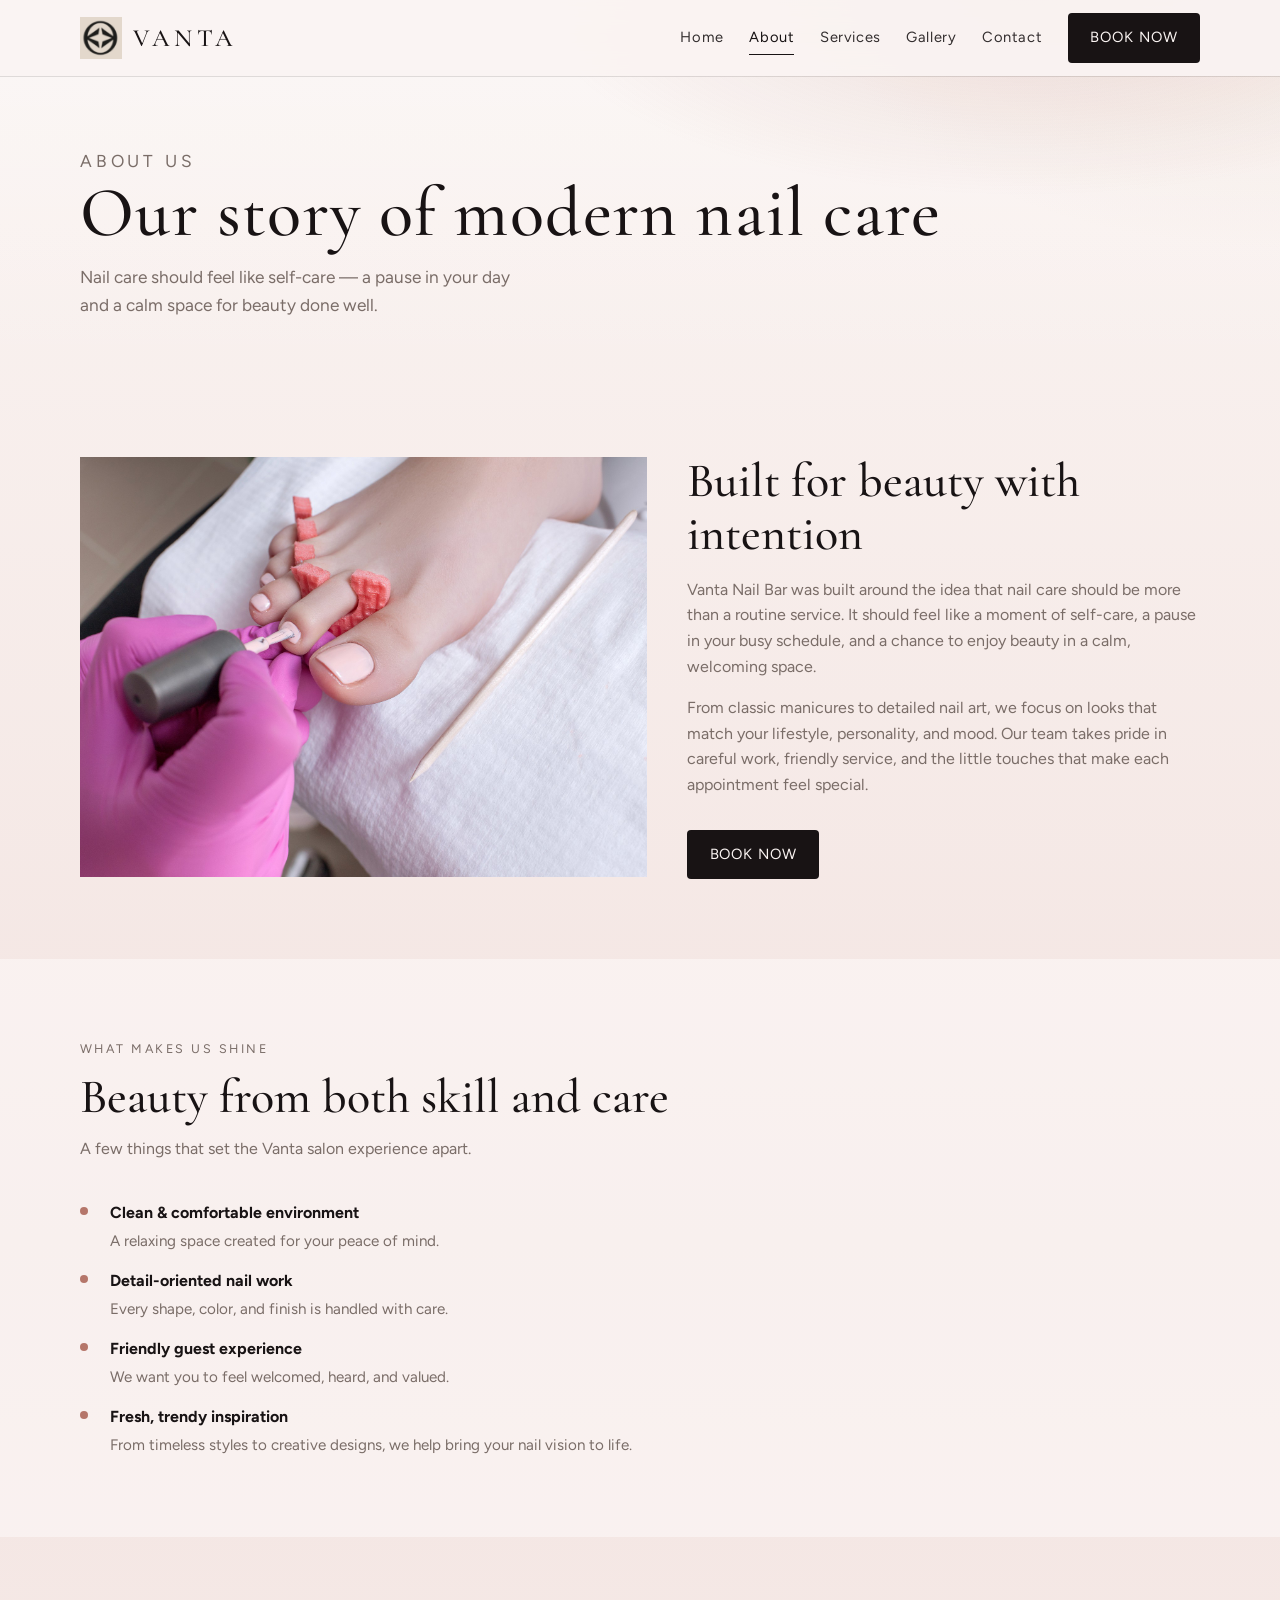
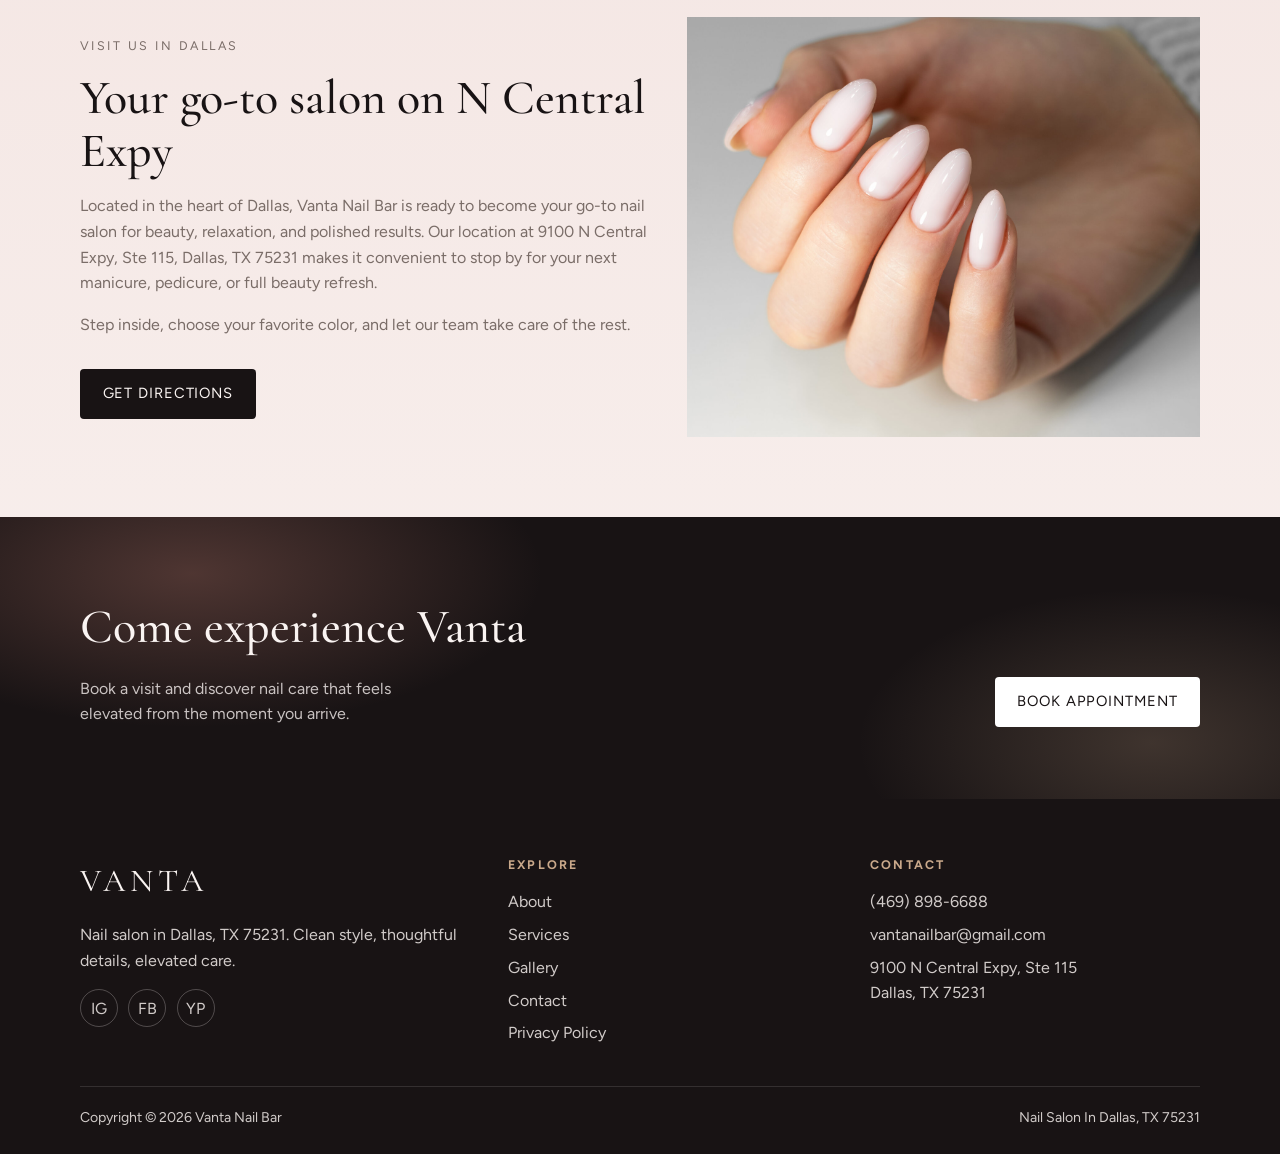
==== vanta-nail-bar/about.html @ d55e59ae "Redesign Vanta Nail Bar as a clean static multi-page site Replace the cluttered WordPress layout wit" ====
<!DOCTYPE html>
<html lang="en">
<head>
  <meta charset="UTF-8" />
  <meta name="viewport" content="width=device-width, initial-scale=1" />
  <title>About Us | Vanta Nail Bar Dallas</title>
  <meta name="description" content="Learn the story behind Vanta Nail Bar — a modern Dallas nail salon focused on clean style, careful work, and a calm guest experience." />
  <link rel="canonical" href="https://vantanailbar.com/about-us" />
  <link rel="icon" href="assets/img/cropped-VANTA_NAILBAR_favicon-192x192.png" />
  <link rel="preconnect" href="https://fonts.googleapis.com" />
  <link rel="preconnect" href="https://fonts.gstatic.com" crossorigin />
  <link href="https://fonts.googleapis.com/css2?family=Cormorant+Garamond:ital,wght@0,400;0,500;0,600;1,400&family=Figtree:wght@400;500;600;700&display=swap" rel="stylesheet" />
  <link rel="stylesheet" href="assets/css/styles.css" />
</head>
<body class="has-mobile-book">
  <header class="site-header is-solid">
    <div class="container header-inner">
      <a class="brand" href="index.html" aria-label="Vanta Nail Bar home">
        <img src="assets/img/cropped-VANTA_NAILBAR_favicon-192x192.png" alt="" width="42" height="42" />
        <span class="logo-text">Vanta</span>
      </a>
      <button class="menu-toggle" type="button" aria-label="Open menu" aria-expanded="false">
        <span></span><span></span><span></span>
      </button>
      <nav class="nav" aria-label="Primary">
        <a class="nav-link" href="index.html">Home</a>
        <a class="nav-link is-active" href="about.html">About</a>
        <a class="nav-link" href="services.html">Services</a>
        <a class="nav-link" href="gallery.html">Gallery</a>
        <a class="nav-link" href="contact.html">Contact</a>
        <a class="btn btn-book" href="https://lk.macmarketing.us/VantaNailBar-Booking" target="_blank" rel="noopener">Book Now</a>
      </nav>
    </div>
  </header>

  <main>
    <section class="page-hero">
      <div class="container">
        <p class="page-kicker">About us</p>
        <h1>Our story of modern nail care</h1>
        <p>Nail care should feel like self-care — a pause in your day and a calm space for beauty done well.</p>
      </div>
    </section>

    <section class="section">
      <div class="container split">
        <div class="split-media reveal">
          <img src="assets/img/1384.jpg" alt="Polished nail work at Vanta Nail Bar" width="1200" height="800" loading="lazy" />
        </div>
        <div class="split-copy reveal">
          <h2>Built for beauty with intention</h2>
          <p>Vanta Nail Bar was built around the idea that nail care should be more than a routine service. It should feel like a moment of self-care, a pause in your busy schedule, and a chance to enjoy beauty in a calm, welcoming space.</p>
          <p>From classic manicures to detailed nail art, we focus on looks that match your lifestyle, personality, and mood. Our team takes pride in careful work, friendly service, and the little touches that make each appointment feel special.</p>
          <a class="btn btn-primary mt-1" href="https://lk.macmarketing.us/VantaNailBar-Booking" target="_blank" rel="noopener">Book Now</a>
        </div>
      </div>
    </section>

    <section class="section section-alt">
      <div class="container">
        <div class="section-head reveal">
          <p class="kicker">What makes us shine</p>
          <h2>Beauty from both skill and care</h2>
          <p>A few things that set the Vanta salon experience apart.</p>
        </div>
        <ul class="feature-list reveal">
          <li>
            <div>
              <strong>Clean &amp; comfortable environment</strong>
              <span>A relaxing space created for your peace of mind.</span>
            </div>
          </li>
          <li>
            <div>
              <strong>Detail-oriented nail work</strong>
              <span>Every shape, color, and finish is handled with care.</span>
            </div>
          </li>
          <li>
            <div>
              <strong>Friendly guest experience</strong>
              <span>We want you to feel welcomed, heard, and valued.</span>
            </div>
          </li>
          <li>
            <div>
              <strong>Fresh, trendy inspiration</strong>
              <span>From timeless styles to creative designs, we help bring your nail vision to life.</span>
            </div>
          </li>
        </ul>
      </div>
    </section>

    <section class="section">
      <div class="container split">
        <div class="split-copy reveal">
          <p class="kicker">Visit us in Dallas</p>
          <h2>Your go-to salon on N Central Expy</h2>
          <p>Located in the heart of Dallas, Vanta Nail Bar is ready to become your go-to nail salon for beauty, relaxation, and polished results. Our location at 9100 N Central Expy, Ste 115, Dallas, TX 75231 makes it convenient to stop by for your next manicure, pedicure, or full beauty refresh.</p>
          <p>Step inside, choose your favorite color, and let our team take care of the rest.</p>
          <a class="btn btn-primary mt-1" href="contact.html">Get directions</a>
        </div>
        <div class="split-media reveal">
          <img src="assets/img/image_8-2048x1365.jpeg" alt="Salon atmosphere" width="1200" height="800" loading="lazy" />
        </div>
      </div>
    </section>

    <section class="cta-band">
      <div class="container">
        <div>
          <h2>Come experience Vanta</h2>
          <p>Book a visit and discover nail care that feels elevated from the moment you arrive.</p>
        </div>
        <a class="btn btn-light" href="https://lk.macmarketing.us/VantaNailBar-Booking" target="_blank" rel="noopener">Book Appointment</a>
      </div>
    </section>
  </main>

  <footer class="site-footer">
    <div class="container">
      <div class="footer-grid">
        <div>
          <p class="footer-brand">Vanta</p>
          <p>Nail salon in Dallas, TX 75231. Clean style, thoughtful details, elevated care.</p>
          <div class="socials">
            <a href="https://www.instagram.com/vantanailbar" target="_blank" rel="noopener noreferrer" aria-label="Instagram">IG</a>
            <a href="https://www.facebook.com/profile.php?id=61589233480053" target="_blank" rel="noopener noreferrer" aria-label="Facebook">FB</a>
            <a href="https://www.yelp.com/biz/vanta-nail-bar-dallas" target="_blank" rel="noopener noreferrer" aria-label="Yelp">YP</a>
          </div>
        </div>
        <div>
          <h3>Explore</h3>
          <ul class="footer-links">
            <li><a href="about.html">About</a></li>
            <li><a href="services.html">Services</a></li>
            <li><a href="gallery.html">Gallery</a></li>
            <li><a href="contact.html">Contact</a></li>
            <li><a href="privacy.html">Privacy Policy</a></li>
          </ul>
        </div>
        <div>
          <h3>Contact</h3>
          <ul class="footer-links">
            <li><a href="tel:+14698986688">(469) 898-6688</a></li>
            <li><a href="mailto:vantanailbar@gmail.com">vantanailbar@gmail.com</a></li>
            <li><a href="https://maps.app.goo.gl/68ca6kn9Uj5E1oPu8" target="_blank" rel="noopener">9100 N Central Expy, Ste 115<br />Dallas, TX 75231</a></li>
          </ul>
        </div>
      </div>
      <div class="footer-bottom">
        <span>Copyright © <span data-year>2026</span> Vanta Nail Bar</span>
        <span>Nail Salon In Dallas, TX 75231</span>
      </div>
    </div>
  </footer>

  <a class="mobile-book btn btn-primary" href="https://lk.macmarketing.us/VantaNailBar-Booking" target="_blank" rel="noopener">Book Now</a>
  <script src="assets/js/main.js"></script>
</body>
</html>
---- vanta-nail-bar/assets/css/styles.css ----
/* Vanta Nail Bar — redesign */
:root {
  --ink: #181314;
  --ink-soft: #2c2426;
  --blush: #f3e4e1;
  --pearl: #faf4f2;
  --mist: #ebe0dc;
  --rose: #b5766a;
  --rose-deep: #8f5348;
  --champagne: #c9a88a;
  --stone: #7a6d68;
  --line: rgba(24, 19, 20, 0.12);
  --white: #ffffff;
  --shadow: 0 24px 60px rgba(24, 19, 20, 0.12);
  --radius: 4px;
  --font-display: "Cormorant Garamond", Georgia, serif;
  --font-body: "Figtree", "Segoe UI", sans-serif;
  --max: 1120px;
  --header-h: 76px;
  --ease: cubic-bezier(0.22, 1, 0.36, 1);
}

*,
*::before,
*::after {
  box-sizing: border-box;
}

html {
  scroll-behavior: smooth;
}

body {
  margin: 0;
  font-family: var(--font-body);
  color: var(--ink);
  background:
    radial-gradient(1200px 600px at 10% -10%, rgba(181, 118, 106, 0.18), transparent 55%),
    radial-gradient(900px 500px at 100% 0%, rgba(201, 168, 138, 0.16), transparent 50%),
    linear-gradient(180deg, var(--pearl) 0%, var(--blush) 45%, var(--pearl) 100%);
  line-height: 1.6;
  min-height: 100vh;
  -webkit-font-smoothing: antialiased;
}

img {
  max-width: 100%;
  display: block;
}

a {
  color: inherit;
  text-decoration: none;
}

button,
input,
textarea,
select {
  font: inherit;
}

.container {
  width: min(100% - 2.5rem, var(--max));
  margin-inline: auto;
}

.sr-only {
  position: absolute;
  width: 1px;
  height: 1px;
  padding: 0;
  margin: -1px;
  overflow: hidden;
  clip: rect(0, 0, 0, 0);
  border: 0;
}

/* Header */
.site-header {
  position: fixed;
  inset: 0 0 auto;
  z-index: 100;
  height: var(--header-h);
  transition: background 0.35s var(--ease), box-shadow 0.35s var(--ease), backdrop-filter 0.35s var(--ease);
}

.site-header.is-scrolled,
.site-header.is-solid {
  background: rgba(250, 244, 242, 0.92);
  backdrop-filter: blur(14px);
  box-shadow: 0 1px 0 var(--line);
}

.site-header.is-hero:not(.is-scrolled) .logo-text,
.site-header.is-hero:not(.is-scrolled) .nav-link,
.site-header.is-hero:not(.is-scrolled) .menu-toggle {
  color: var(--white);
}

.site-header.is-hero:not(.is-scrolled) .btn-book {
  background: var(--white);
  color: var(--ink);
}

.header-inner {
  height: 100%;
  display: flex;
  align-items: center;
  justify-content: space-between;
  gap: 1rem;
}

.brand {
  display: inline-flex;
  align-items: center;
  gap: 0.7rem;
  z-index: 2;
}

.brand img {
  width: 42px;
  height: 42px;
  object-fit: contain;
}

.logo-text {
  font-family: var(--font-display);
  font-size: 1.55rem;
  letter-spacing: 0.18em;
  text-transform: uppercase;
  font-weight: 500;
  line-height: 1;
}

.nav {
  display: flex;
  align-items: center;
  gap: 1.6rem;
}

.nav-link {
  font-size: 0.92rem;
  letter-spacing: 0.04em;
  position: relative;
  opacity: 0.88;
  transition: opacity 0.2s ease;
}

.nav-link:hover,
.nav-link.is-active {
  opacity: 1;
}

.nav-link::after {
  content: "";
  position: absolute;
  left: 0;
  bottom: -0.35rem;
  width: 100%;
  height: 1px;
  background: currentColor;
  transform: scaleX(0);
  transform-origin: left;
  transition: transform 0.3s var(--ease);
}

.nav-link:hover::after,
.nav-link.is-active::after {
  transform: scaleX(1);
}

.btn {
  display: inline-flex;
  align-items: center;
  justify-content: center;
  gap: 0.5rem;
  min-height: 46px;
  padding: 0.75rem 1.35rem;
  border: 1px solid transparent;
  border-radius: var(--radius);
  font-size: 0.92rem;
  letter-spacing: 0.06em;
  text-transform: uppercase;
  cursor: pointer;
  transition: transform 0.25s var(--ease), background 0.25s ease, color 0.25s ease, border-color 0.25s ease;
}

.btn:hover {
  transform: translateY(-1px);
}

.btn-book,
.btn-primary {
  background: var(--ink);
  color: var(--pearl);
}

.btn-book:hover,
.btn-primary:hover {
  background: var(--ink-soft);
}

.btn-ghost {
  background: transparent;
  border-color: currentColor;
  color: inherit;
}

.btn-light {
  background: var(--white);
  color: var(--ink);
}

.menu-toggle {
  display: none;
  width: 44px;
  height: 44px;
  border: 0;
  background: transparent;
  color: var(--ink);
  cursor: pointer;
  padding: 0;
}

.menu-toggle span {
  display: block;
  width: 22px;
  height: 1.5px;
  margin: 5px auto;
  background: currentColor;
  transition: transform 0.3s var(--ease), opacity 0.2s ease;
}

.menu-toggle[aria-expanded="true"] span:nth-child(1) {
  transform: translateY(6.5px) rotate(45deg);
}

.menu-toggle[aria-expanded="true"] span:nth-child(2) {
  opacity: 0;
}

.menu-toggle[aria-expanded="true"] span:nth-child(3) {
  transform: translateY(-6.5px) rotate(-45deg);
}

/* Hero */
.hero {
  position: relative;
  min-height: 100vh;
  min-height: 100svh;
  display: grid;
  align-items: end;
  color: var(--white);
  overflow: hidden;
}

.hero-media {
  position: absolute;
  inset: 0;
}

.hero-media img {
  width: 100%;
  height: 100%;
  object-fit: cover;
  transform: scale(1.04);
  animation: hero-zoom 18s var(--ease) infinite alternate;
}

.hero-media::after {
  content: "";
  position: absolute;
  inset: 0;
  background:
    linear-gradient(180deg, rgba(24, 19, 20, 0.35) 0%, rgba(24, 19, 20, 0.2) 40%, rgba(24, 19, 20, 0.72) 100%),
    linear-gradient(90deg, rgba(24, 19, 20, 0.45), transparent 55%);
}

.hero-content {
  position: relative;
  z-index: 1;
  padding: calc(var(--header-h) + 4rem) 0 4.5rem;
  max-width: 42rem;
}

.brand-mark {
  font-family: var(--font-display);
  font-size: clamp(3.8rem, 11vw, 7.5rem);
  line-height: 0.9;
  letter-spacing: 0.14em;
  text-transform: uppercase;
  font-weight: 500;
  margin: 0 0 1.1rem;
  opacity: 0;
  animation: rise 1s var(--ease) 0.15s forwards;
}

.hero h1 {
  margin: 0 0 1rem;
  font-family: var(--font-display);
  font-size: clamp(1.8rem, 4vw, 2.75rem);
  font-weight: 500;
  letter-spacing: 0.02em;
  line-height: 1.15;
  max-width: 16ch;
  opacity: 0;
  animation: rise 1s var(--ease) 0.3s forwards;
}

.hero-lead {
  margin: 0 0 1.8rem;
  max-width: 34ch;
  font-size: 1.05rem;
  color: rgba(255, 255, 255, 0.9);
  opacity: 0;
  animation: rise 1s var(--ease) 0.45s forwards;
}

.hero-actions {
  display: flex;
  flex-wrap: wrap;
  gap: 0.8rem;
  opacity: 0;
  animation: rise 1s var(--ease) 0.6s forwards;
}

.hero-status {
  margin-top: 1.5rem;
  display: inline-flex;
  align-items: center;
  gap: 0.55rem;
  font-size: 0.9rem;
  letter-spacing: 0.04em;
  opacity: 0;
  animation: rise 1s var(--ease) 0.75s forwards;
}

.status-dot {
  width: 8px;
  height: 8px;
  border-radius: 50%;
  background: #7dcea0;
  box-shadow: 0 0 0 0 rgba(125, 206, 160, 0.6);
  animation: pulse 2s ease infinite;
}

.status-dot.is-closed {
  background: #e07a7a;
  box-shadow: none;
  animation: none;
}

@keyframes pulse {
  0% { box-shadow: 0 0 0 0 rgba(125, 206, 160, 0.55); }
  70% { box-shadow: 0 0 0 10px rgba(125, 206, 160, 0); }
  100% { box-shadow: 0 0 0 0 rgba(125, 206, 160, 0); }
}

@keyframes rise {
  from { opacity: 0; transform: translateY(22px); }
  to { opacity: 1; transform: translateY(0); }
}

@keyframes hero-zoom {
  from { transform: scale(1.04); }
  to { transform: scale(1.1); }
}

/* Page hero (inner) */
.page-hero {
  padding: calc(var(--header-h) + 4.5rem) 0 3.5rem;
  position: relative;
  overflow: hidden;
}

.page-hero::before {
  content: "";
  position: absolute;
  inset: 0;
  background:
    radial-gradient(700px 280px at 80% 0%, rgba(181, 118, 106, 0.2), transparent 70%),
    linear-gradient(180deg, rgba(255, 255, 255, 0.35), transparent);
  pointer-events: none;
}

.page-hero .container {
  position: relative;
}

.page-kicker {
  margin: 0 0 0.75rem;
  font-size: 0.8rem;
  letter-spacing: 0.22em;
  text-transform: uppercase;
  color: var(--rose-deep);
}

.page-hero h1 {
  margin: 0 0 0.9rem;
  font-family: var(--font-display);
  font-size: clamp(2.6rem, 6vw, 4.4rem);
  font-weight: 500;
  line-height: 1.05;
  letter-spacing: 0.02em;
}

.page-hero p {
  margin: 0;
  max-width: 42ch;
  color: var(--stone);
  font-size: 1.08rem;
}

/* Sections */
.section {
  padding: 5rem 0;
}

.section-alt {
  background: rgba(255, 255, 255, 0.42);
}

.section-head {
  display: grid;
  gap: 0.75rem;
  margin-bottom: 2.4rem;
  max-width: 40rem;
}

.section-head h2 {
  margin: 0;
  font-family: var(--font-display);
  font-size: clamp(2rem, 4vw, 3rem);
  font-weight: 500;
  line-height: 1.1;
}

.section-head p {
  margin: 0;
  color: var(--stone);
}

.kicker {
  margin: 0;
  font-size: 0.78rem;
  letter-spacing: 0.2em;
  text-transform: uppercase;
  color: var(--rose-deep);
}

/* Visit strip */
.visit-grid {
  display: grid;
  grid-template-columns: 1.1fr 0.9fr;
  gap: 1.5rem;
}

.visit-panel {
  padding: 1.8rem 1.6rem;
  background: rgba(255, 255, 255, 0.55);
  border: 1px solid var(--line);
}

.visit-panel h3 {
  margin: 0 0 1rem;
  font-family: var(--font-display);
  font-size: 1.8rem;
  font-weight: 500;
}

.meta-list {
  list-style: none;
  margin: 0;
  padding: 0;
  display: grid;
  gap: 0.85rem;
}

.meta-list li {
  display: grid;
  gap: 0.15rem;
}

.meta-list strong {
  font-size: 0.78rem;
  letter-spacing: 0.14em;
  text-transform: uppercase;
  color: var(--rose-deep);
  font-weight: 600;
}

.meta-list a:hover {
  color: var(--rose-deep);
}

.hours-table {
  display: grid;
  gap: 0.45rem;
  margin: 0;
}

.hours-table div {
  display: flex;
  justify-content: space-between;
  gap: 1rem;
  padding-bottom: 0.45rem;
  border-bottom: 1px solid var(--line);
  font-size: 0.95rem;
}

/* Service preview */
.service-tabs {
  display: flex;
  flex-wrap: wrap;
  gap: 0.5rem;
  margin-bottom: 1.5rem;
}

.tab-btn {
  border: 1px solid var(--line);
  background: transparent;
  color: var(--ink);
  min-height: 40px;
  padding: 0.45rem 1rem;
  border-radius: 999px;
  cursor: pointer;
  letter-spacing: 0.04em;
  transition: background 0.2s ease, color 0.2s ease, border-color 0.2s ease;
}

.tab-btn.is-active,
.tab-btn:hover {
  background: var(--ink);
  border-color: var(--ink);
  color: var(--pearl);
}

.service-grid {
  display: grid;
  grid-template-columns: repeat(2, 1fr);
  gap: 1rem;
}

.service-item {
  padding: 1.35rem 1.25rem 1.25rem;
  border-top: 1px solid var(--line);
  background: transparent;
}

.service-item[hidden] {
  display: none !important;
}

.service-item h3 {
  margin: 0 0 0.45rem;
  font-family: var(--font-display);
  font-size: 1.55rem;
  font-weight: 500;
}

.service-item p {
  margin: 0;
  color: var(--stone);
  font-size: 0.98rem;
}

.service-tag {
  display: inline-block;
  margin-bottom: 0.55rem;
  font-size: 0.72rem;
  letter-spacing: 0.16em;
  text-transform: uppercase;
  color: var(--rose-deep);
}

.menu-block + .menu-block {
  margin-top: 2.75rem;
}

.menu-block h3 {
  margin: 0 0 1rem;
  font-family: var(--font-display);
  font-size: 2rem;
  font-weight: 500;
}

.menu-list {
  display: grid;
  gap: 0;
  border-top: 1px solid var(--line);
}

.menu-row {
  display: grid;
  grid-template-columns: 1fr auto;
  gap: 1rem;
  padding: 1rem 0;
  border-bottom: 1px solid var(--line);
  align-items: start;
}

.menu-row h4 {
  margin: 0 0 0.25rem;
  font-size: 1.05rem;
  font-weight: 600;
}

.menu-row p {
  margin: 0;
  color: var(--stone);
  font-size: 0.95rem;
}

.menu-cat {
  margin: 0;
  font-size: 0.72rem;
  letter-spacing: 0.14em;
  text-transform: uppercase;
  color: var(--rose-deep);
}

.details {
  border-bottom: 1px solid var(--line);
}

.details summary {
  list-style: none;
  cursor: pointer;
  display: flex;
  justify-content: space-between;
  gap: 1rem;
  padding: 1.1rem 0;
  font-weight: 600;
}

.details summary::-webkit-details-marker {
  display: none;
}

.details summary::after {
  content: "+";
  font-weight: 400;
  font-size: 1.25rem;
  line-height: 1;
  color: var(--rose-deep);
}

.details[open] summary::after {
  content: "–";
}

.details-body {
  padding: 0 0 1.1rem;
  color: var(--stone);
}

/* Experience */
.split {
  display: grid;
  grid-template-columns: 1.05fr 0.95fr;
  gap: 2.5rem;
  align-items: center;
}

.split-media {
  position: relative;
  min-height: 420px;
  overflow: hidden;
}

.split-media img {
  width: 100%;
  height: 100%;
  object-fit: cover;
  min-height: 420px;
}

.split-copy h2 {
  margin: 0 0 1rem;
  font-family: var(--font-display);
  font-size: clamp(2rem, 4vw, 3rem);
  font-weight: 500;
  line-height: 1.1;
}

.split-copy p {
  margin: 0 0 1rem;
  color: var(--stone);
}

.feature-list {
  list-style: none;
  margin: 1.5rem 0 0;
  padding: 0;
  display: grid;
  gap: 0.9rem;
}

.feature-list li {
  display: grid;
  grid-template-columns: 18px 1fr;
  gap: 0.75rem;
  align-items: start;
}

.feature-list li::before {
  content: "";
  width: 8px;
  height: 8px;
  margin-top: 0.45rem;
  border-radius: 50%;
  background: var(--rose);
}

.feature-list strong {
  display: block;
  margin-bottom: 0.15rem;
}

.feature-list span {
  color: var(--stone);
  font-size: 0.95rem;
}

/* Gallery */
.gallery-grid {
  display: grid;
  grid-template-columns: repeat(4, 1fr);
  gap: 0.65rem;
}

.gallery-item {
  position: relative;
  overflow: hidden;
  aspect-ratio: 1;
  cursor: zoom-in;
  border: 0;
  padding: 0;
  background: var(--mist);
}

.gallery-item img {
  width: 100%;
  height: 100%;
  object-fit: cover;
  transition: transform 0.7s var(--ease);
}

.gallery-item:hover img {
  transform: scale(1.06);
}

.gallery-item:nth-child(3),
.gallery-item:nth-child(8) {
  grid-row: span 2;
  aspect-ratio: auto;
  min-height: 100%;
}

.lightbox {
  position: fixed;
  inset: 0;
  z-index: 200;
  background: rgba(24, 19, 20, 0.92);
  display: grid;
  place-items: center;
  padding: 1.5rem;
  opacity: 0;
  visibility: hidden;
  transition: opacity 0.25s ease, visibility 0.25s ease;
}

.lightbox.is-open {
  opacity: 1;
  visibility: visible;
}

.lightbox img {
  max-width: min(92vw, 980px);
  max-height: 82vh;
  object-fit: contain;
}

.lightbox-close,
.lightbox-nav {
  position: absolute;
  border: 0;
  background: rgba(255, 255, 255, 0.1);
  color: white;
  width: 44px;
  height: 44px;
  border-radius: 50%;
  cursor: pointer;
}

.lightbox-close {
  top: 1.2rem;
  right: 1.2rem;
}

.lightbox-nav.prev { left: 1rem; }
.lightbox-nav.next { right: 1rem; }

/* CTA band */
.cta-band {
  position: relative;
  overflow: hidden;
  color: var(--pearl);
  background: var(--ink);
  padding: 4.5rem 0;
}

.cta-band::before {
  content: "";
  position: absolute;
  inset: 0;
  background:
    radial-gradient(500px 220px at 15% 20%, rgba(181, 118, 106, 0.35), transparent 70%),
    radial-gradient(420px 220px at 90% 80%, rgba(201, 168, 138, 0.22), transparent 70%);
}

.cta-band .container {
  position: relative;
  display: flex;
  flex-wrap: wrap;
  justify-content: space-between;
  gap: 1.5rem;
  align-items: end;
}

.cta-band h2 {
  margin: 0 0 0.6rem;
  font-family: var(--font-display);
  font-size: clamp(2rem, 4vw, 3rem);
  font-weight: 500;
}

.cta-band p {
  margin: 0;
  max-width: 36ch;
  color: rgba(250, 244, 242, 0.78);
}

/* Contact */
.contact-layout {
  display: grid;
  grid-template-columns: 0.9fr 1.1fr;
  gap: 2rem;
}

.contact-form {
  display: grid;
  gap: 0.9rem;
  padding: 1.5rem;
  background: rgba(255, 255, 255, 0.6);
  border: 1px solid var(--line);
}

.form-row {
  display: grid;
  gap: 0.35rem;
}

.form-row label {
  font-size: 0.8rem;
  letter-spacing: 0.08em;
  text-transform: uppercase;
  color: var(--stone);
}

.form-row input,
.form-row select,
.form-row textarea {
  width: 100%;
  border: 1px solid var(--line);
  background: var(--white);
  color: var(--ink);
  padding: 0.8rem 0.9rem;
  border-radius: var(--radius);
}

.form-row textarea {
  min-height: 140px;
  resize: vertical;
}

.form-check {
  display: grid;
  grid-template-columns: 18px 1fr;
  gap: 0.65rem;
  align-items: start;
  font-size: 0.88rem;
  color: var(--stone);
}

.map-embed {
  border: 1px solid var(--line);
  min-height: 320px;
  background: var(--mist);
}

.map-embed iframe {
  width: 100%;
  height: 100%;
  min-height: 320px;
  border: 0;
}

.form-note {
  margin: 0;
  font-size: 0.9rem;
  color: var(--stone);
}

.form-note.is-success {
  color: #2f6b4f;
}

/* FAQ */
.faq-list {
  display: grid;
  gap: 0;
  border-top: 1px solid var(--line);
}

/* Footer */
.site-footer {
  padding: 3.5rem 0 1.5rem;
  background: var(--ink);
  color: rgba(250, 244, 242, 0.82);
}

.footer-grid {
  display: grid;
  grid-template-columns: 1.2fr 1fr 1fr;
  gap: 2rem;
  margin-bottom: 2.5rem;
}

.footer-brand {
  font-family: var(--font-display);
  font-size: 2rem;
  letter-spacing: 0.16em;
  text-transform: uppercase;
  color: var(--pearl);
  margin: 0 0 0.75rem;
}

.site-footer h3 {
  margin: 0 0 0.9rem;
  font-size: 0.78rem;
  letter-spacing: 0.18em;
  text-transform: uppercase;
  color: var(--champagne);
}

.footer-links {
  list-style: none;
  margin: 0;
  padding: 0;
  display: grid;
  gap: 0.45rem;
}

.footer-links a:hover {
  color: var(--pearl);
}

.socials {
  display: flex;
  gap: 0.65rem;
  margin-top: 1rem;
}

.socials a {
  width: 38px;
  height: 38px;
  border: 1px solid rgba(250, 244, 242, 0.25);
  display: grid;
  place-items: center;
  border-radius: 50%;
  transition: background 0.2s ease, border-color 0.2s ease;
}

.socials a:hover {
  background: rgba(250, 244, 242, 0.1);
  border-color: rgba(250, 244, 242, 0.5);
}

.footer-bottom {
  display: flex;
  flex-wrap: wrap;
  justify-content: space-between;
  gap: 0.75rem;
  padding-top: 1.25rem;
  border-top: 1px solid rgba(250, 244, 242, 0.12);
  font-size: 0.88rem;
}

/* Mobile book bar */
.mobile-book {
  display: none;
  position: fixed;
  left: 1rem;
  right: 1rem;
  bottom: 1rem;
  z-index: 90;
  justify-content: center;
  box-shadow: var(--shadow);
}

/* Reveal */
.reveal {
  opacity: 0;
  transform: translateY(28px);
  transition: opacity 0.8s var(--ease), transform 0.8s var(--ease);
}

.reveal.is-in {
  opacity: 1;
  transform: translateY(0);
}

/* Utilities */
.mt-1 { margin-top: 1rem; }
.mt-2 { margin-top: 1.5rem; }
.text-center { text-align: center; }

@media (max-width: 960px) {
  .visit-grid,
  .split,
  .contact-layout,
  .footer-grid {
    grid-template-columns: 1fr;
  }

  .gallery-grid {
    grid-template-columns: repeat(2, 1fr);
  }

  .gallery-item:nth-child(3),
  .gallery-item:nth-child(8) {
    grid-row: auto;
    aspect-ratio: 1;
  }

  .service-grid {
    grid-template-columns: 1fr;
  }
}

@media (max-width: 820px) {
  .menu-toggle {
    display: inline-block;
  }

  .nav {
    position: fixed;
    inset: 0 0 0 auto;
    width: min(84vw, 340px);
    background: var(--pearl);
    flex-direction: column;
    align-items: flex-start;
    padding: calc(var(--header-h) + 1.5rem) 1.5rem 2rem;
    gap: 1.1rem;
    transform: translateX(105%);
    transition: transform 0.35s var(--ease);
    box-shadow: var(--shadow);
  }

  .nav.is-open {
    transform: translateX(0);
  }

  .site-header.is-hero:not(.is-scrolled) .nav-link {
    color: var(--ink);
  }

  .nav .btn-book {
    width: 100%;
    margin-top: 0.5rem;
  }

  .mobile-book {
    display: flex;
  }

  .mobile-book .btn {
    width: 100%;
  }

  body.has-mobile-book {
    padding-bottom: 5.5rem;
  }

  .header-inner .btn-book {
    display: none;
  }
}

@media (max-width: 560px) {
  .container {
    width: min(100% - 1.5rem, var(--max));
  }

  .hero-content {
    padding-bottom: 3.5rem;
  }

  .section {
    padding: 3.5rem 0;
  }

  .menu-row {
    grid-template-columns: 1fr;
  }
}
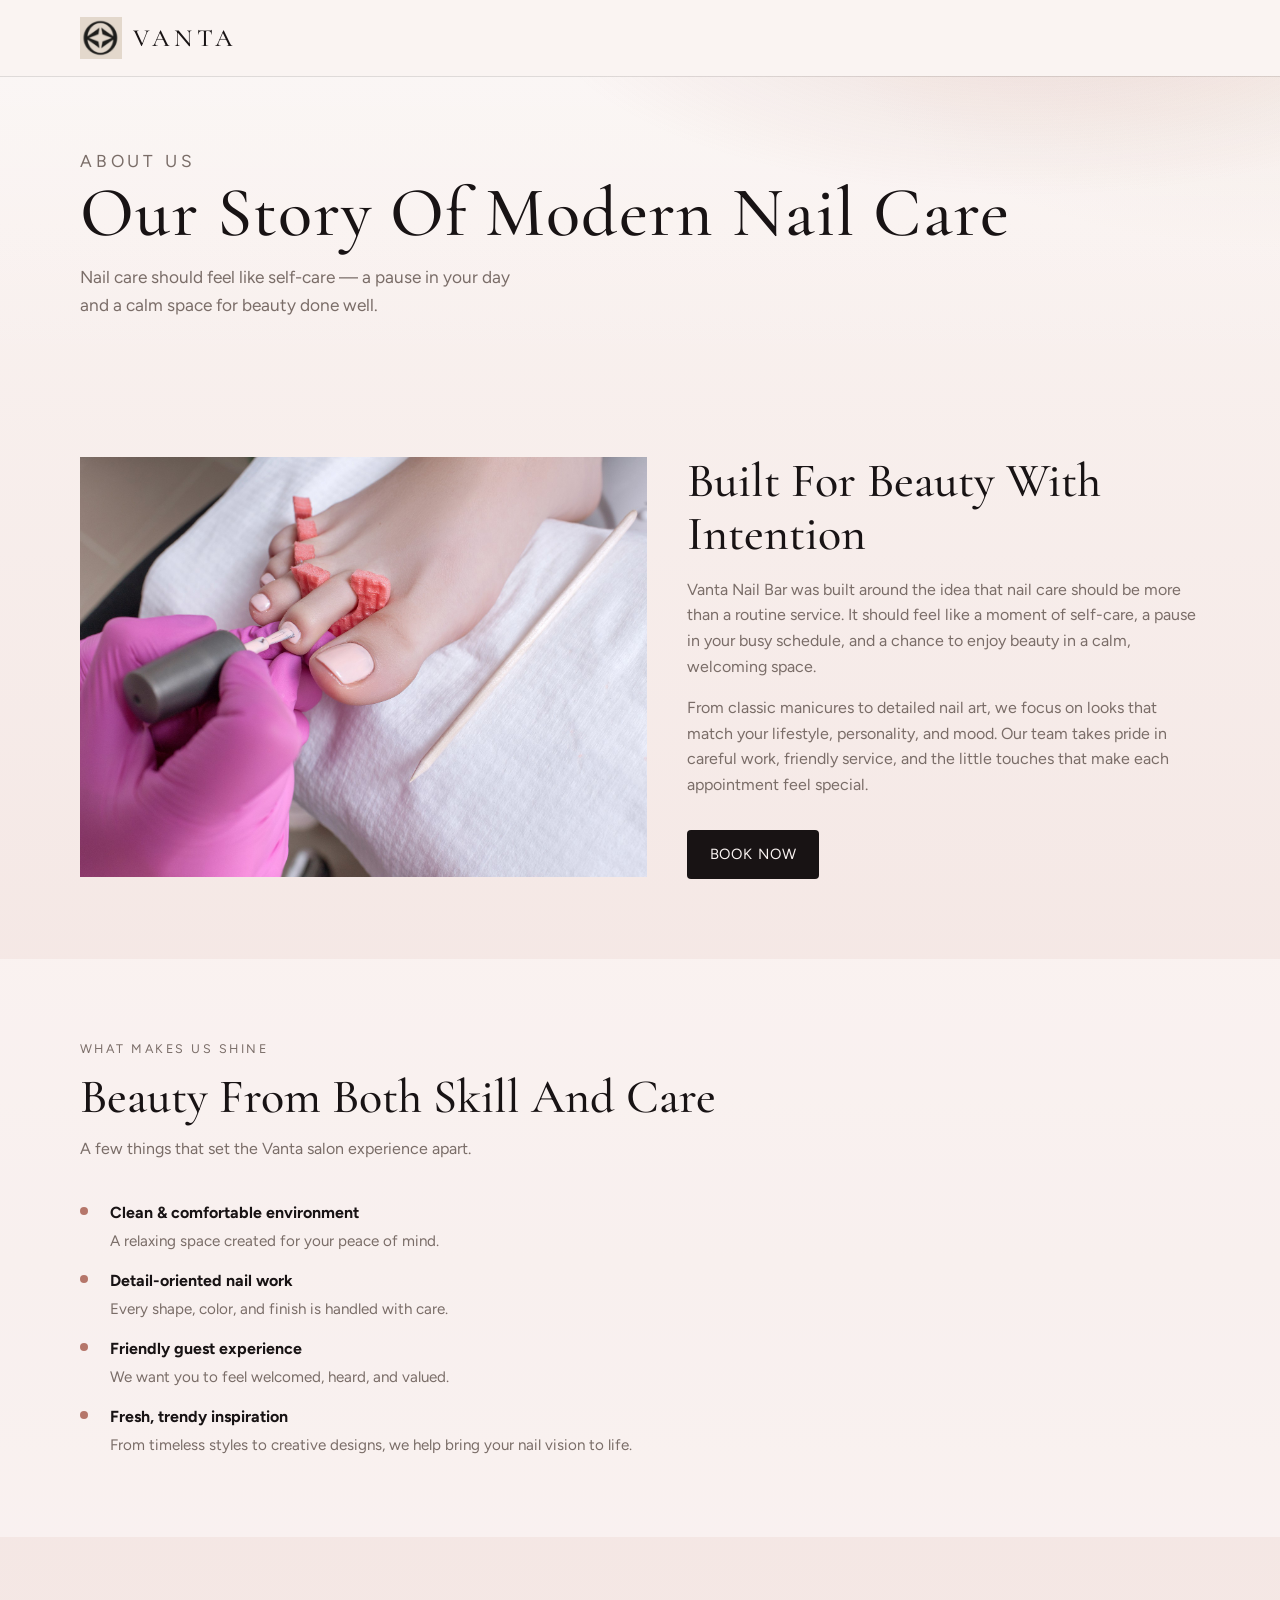
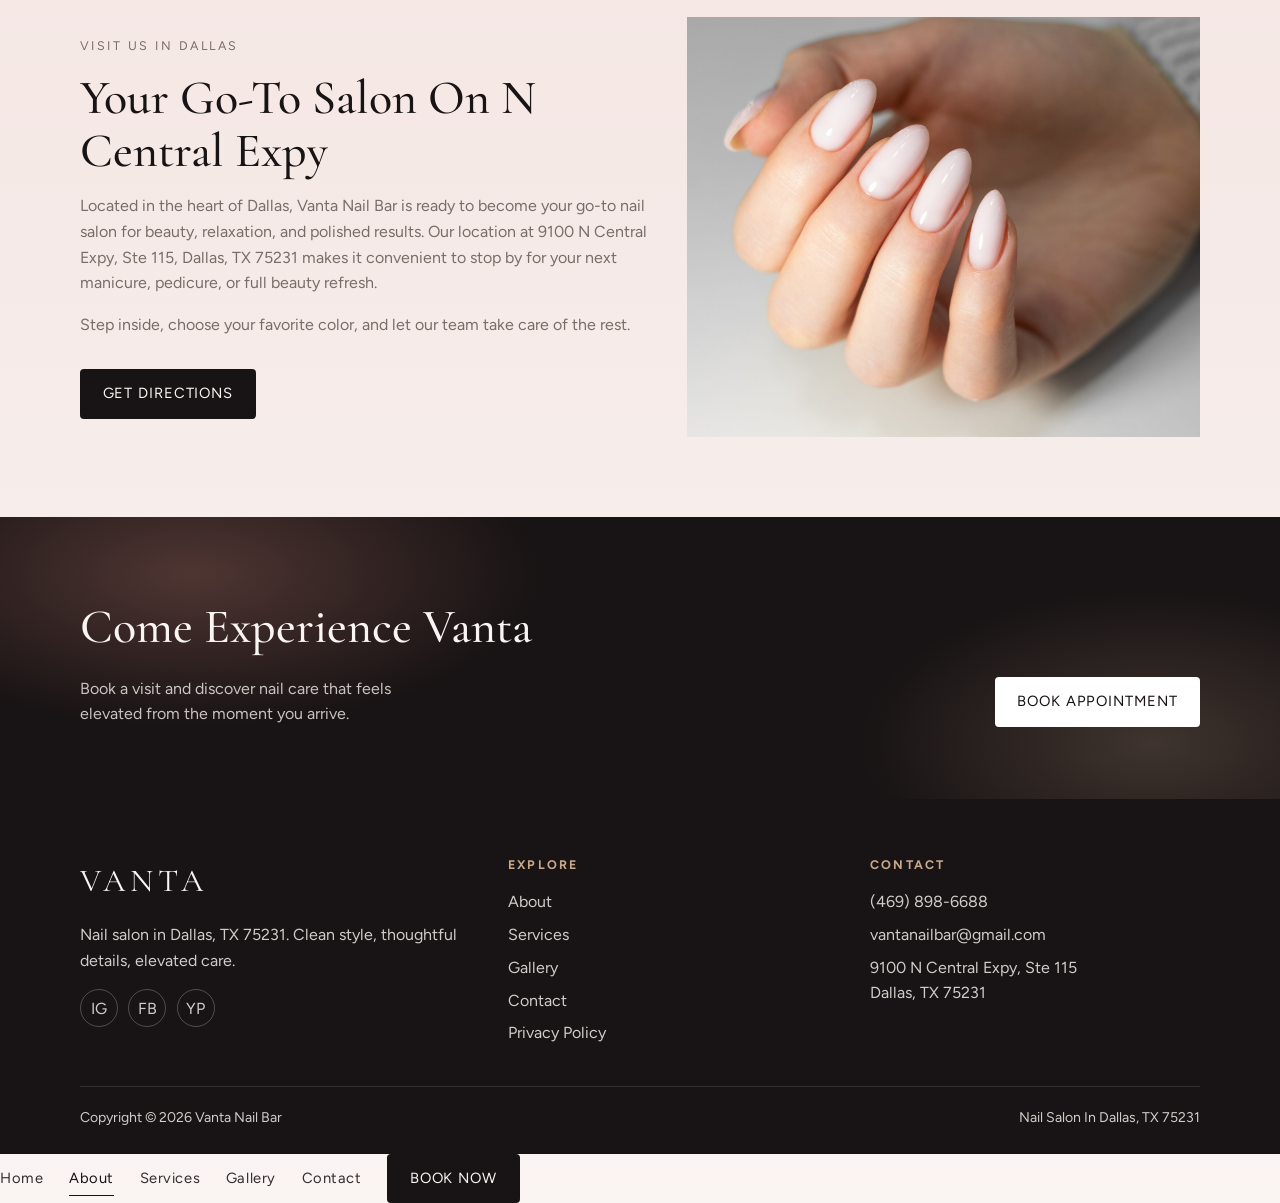
==== commit 2b547f74: "Title-case all headings across the Vanta site Capitalize every word in page headings, section titles" ====
--- a/vanta-nail-bar/about.html
+++ b/vanta-nail-bar/about.html
@@ -36,8 +36,8 @@
   <main>
     <section class="page-hero">
       <div class="container">
-        <p class="page-kicker">About us</p>
-        <h1>Our story of modern nail care</h1>
+        <p class="page-kicker">About Us</p>
+        <h1>Our Story Of Modern Nail Care</h1>
         <p>Nail care should feel like self-care — a pause in your day and a calm space for beauty done well.</p>
       </div>
     </section>
@@ -48,7 +48,7 @@
           <img src="assets/img/1384.jpg" alt="Polished nail work at Vanta Nail Bar" width="1200" height="800" loading="lazy" />
         </div>
         <div class="split-copy reveal">
-          <h2>Built for beauty with intention</h2>
+          <h2>Built For Beauty With Intention</h2>
           <p>Vanta Nail Bar was built around the idea that nail care should be more than a routine service. It should feel like a moment of self-care, a pause in your busy schedule, and a chance to enjoy beauty in a calm, welcoming space.</p>
           <p>From classic manicures to detailed nail art, we focus on looks that match your lifestyle, personality, and mood. Our team takes pride in careful work, friendly service, and the little touches that make each appointment feel special.</p>
           <a class="btn btn-primary mt-1" href="https://lk.macmarketing.us/VantaNailBar-Booking" target="_blank" rel="noopener">Book Now</a>
@@ -59,8 +59,8 @@
     <section class="section section-alt">
       <div class="container">
         <div class="section-head reveal">
-          <p class="kicker">What makes us shine</p>
-          <h2>Beauty from both skill and care</h2>
+          <p class="kicker">What Makes Us Shine</p>
+          <h2>Beauty From Both Skill And Care</h2>
           <p>A few things that set the Vanta salon experience apart.</p>
         </div>
         <ul class="feature-list reveal">
@@ -95,8 +95,8 @@
     <section class="section">
       <div class="container split">
         <div class="split-copy reveal">
-          <p class="kicker">Visit us in Dallas</p>
-          <h2>Your go-to salon on N Central Expy</h2>
+          <p class="kicker">Visit Us In Dallas</p>
+          <h2>Your Go-To Salon On N Central Expy</h2>
           <p>Located in the heart of Dallas, Vanta Nail Bar is ready to become your go-to nail salon for beauty, relaxation, and polished results. Our location at 9100 N Central Expy, Ste 115, Dallas, TX 75231 makes it convenient to stop by for your next manicure, pedicure, or full beauty refresh.</p>
           <p>Step inside, choose your favorite color, and let our team take care of the rest.</p>
           <a class="btn btn-primary mt-1" href="contact.html">Get directions</a>
@@ -110,7 +110,7 @@
     <section class="cta-band">
       <div class="container">
         <div>
-          <h2>Come experience Vanta</h2>
+          <h2>Come Experience Vanta</h2>
           <p>Book a visit and discover nail care that feels elevated from the moment you arrive.</p>
         </div>
         <a class="btn btn-light" href="https://lk.macmarketing.us/VantaNailBar-Booking" target="_blank" rel="noopener">Book Appointment</a>
--- a/vanta-nail-bar/assets/css/styles.css
+++ b/vanta-nail-bar/assets/css/styles.css
@@ -43,6 +43,12 @@
   -webkit-font-smoothing: antialiased;
 }
 
+
+h1, h2, h3, h4,
+.details summary {
+  text-transform: capitalize;
+}
+
 img {
   max-width: 100%;
   display: block;
@@ -87,8 +93,9 @@
 
 .site-header.is-scrolled,
 .site-header.is-solid {
-  background: rgba(250, 244, 242, 0.92);
-  backdrop-filter: blur(14px);
+  /* Opaque background only — avoid backdrop-filter so fixed mobile nav
+     is not trapped in the header containing block. */
+  background: #faf4f2;
   box-shadow: 0 1px 0 var(--line);
 }
 
@@ -212,6 +219,10 @@
   color: var(--ink);
 }
 
+.nav-backdrop {
+  display: none;
+}
+
 .menu-toggle {
   display: none;
   width: 44px;
@@ -988,6 +999,21 @@
   border-color: rgba(250, 244, 242, 0.5);
 }
 
+.socials-ink a {
+  border-color: var(--line);
+  color: var(--ink);
+}
+
+.socials-ink a:hover {
+  background: rgba(24, 19, 20, 0.05);
+  border-color: var(--ink);
+}
+
+.cta-band .btn-ghost {
+  border-color: rgba(250, 244, 242, 0.55);
+  color: var(--pearl);
+}
+
 .footer-bottom {
   display: flex;
   flex-wrap: wrap;
@@ -1053,33 +1079,67 @@
 @media (max-width: 820px) {
   .menu-toggle {
     display: inline-block;
+    z-index: 120;
+  }
+
+  .nav-backdrop {
+    display: block;
+    position: fixed;
+    inset: 0;
+    z-index: 110;
+    background: rgba(24, 19, 20, 0.45);
+    opacity: 0;
+    visibility: hidden;
+    transition: opacity 0.3s ease, visibility 0.3s ease;
+  }
+
+  .nav-backdrop.is-open {
+    opacity: 1;
+    visibility: visible;
   }
 
   .nav {
-    position: fixed;
-    inset: 0 0 0 auto;
-    width: min(84vw, 340px);
-    background: var(--pearl);
+    position: fixed !important;
+    top: 0 !important;
+    right: 0 !important;
+    bottom: 0 !important;
+    left: auto !important;
+    width: min(88vw, 360px);
+    height: 100vh !important;
+    height: 100dvh !important;
+    max-height: none;
+    margin: 0;
+    background-color: #faf4f2 !important;
+    background-image: none !important;
+    opacity: 1 !important;
+    color: var(--ink);
     flex-direction: column;
     align-items: flex-start;
     padding: calc(var(--header-h) + 1.5rem) 1.5rem 2rem;
     gap: 1.1rem;
     transform: translateX(105%);
     transition: transform 0.35s var(--ease);
-    box-shadow: var(--shadow);
+    box-shadow: -16px 0 40px rgba(24, 19, 20, 0.18);
+    z-index: 130;
+    overflow-y: auto;
+    -webkit-backface-visibility: hidden;
+    backface-visibility: hidden;
   }
 
   .nav.is-open {
     transform: translateX(0);
   }
 
-  .site-header.is-hero:not(.is-scrolled) .nav-link {
+  .site-header.is-hero:not(.is-scrolled) .nav-link,
+  .nav .nav-link {
     color: var(--ink);
   }
 
   .nav .btn-book {
     width: 100%;
     margin-top: 0.5rem;
+    background: var(--ink);
+    color: var(--pearl);
   }
 
   .mobile-book {
@@ -1092,6 +1152,10 @@
 
   body.has-mobile-book {
     padding-bottom: 5.5rem;
+  }
+
+  body.nav-open {
+    overflow: hidden;
   }
 
   .header-inner .btn-book {
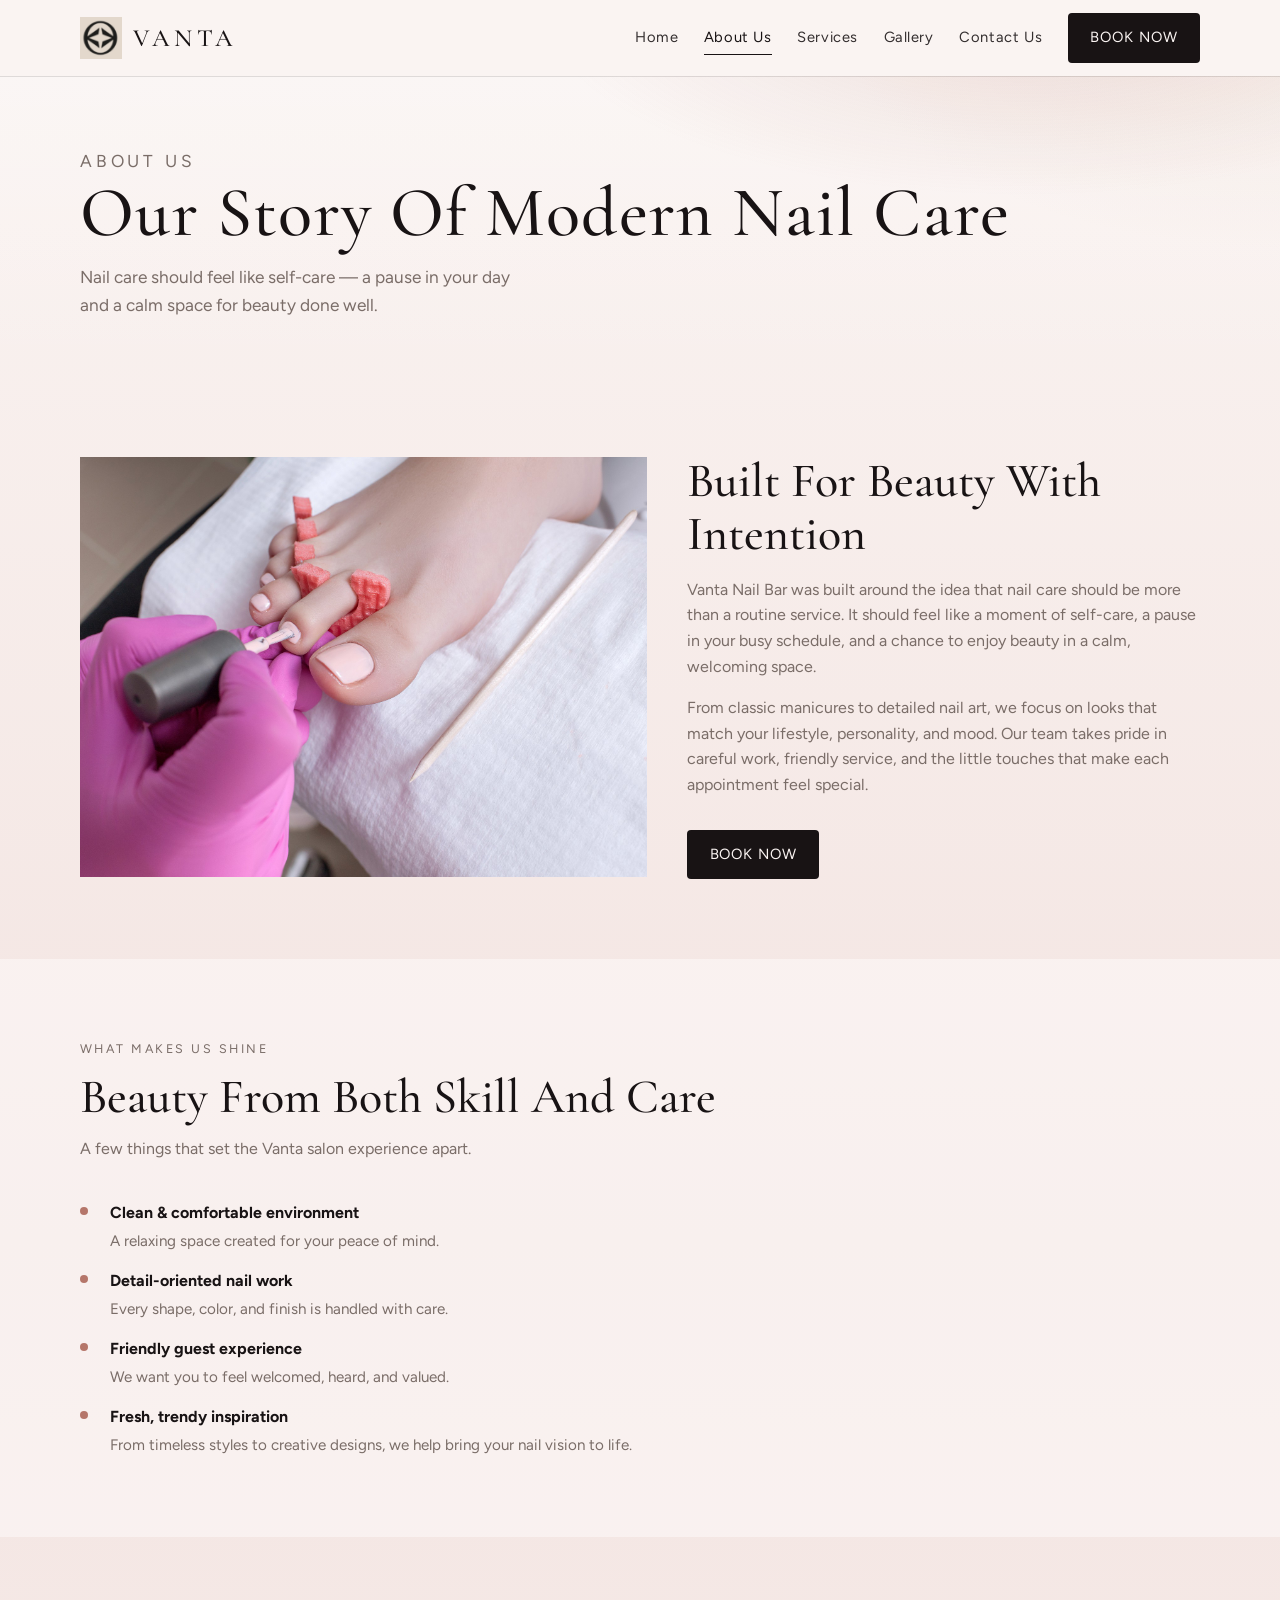
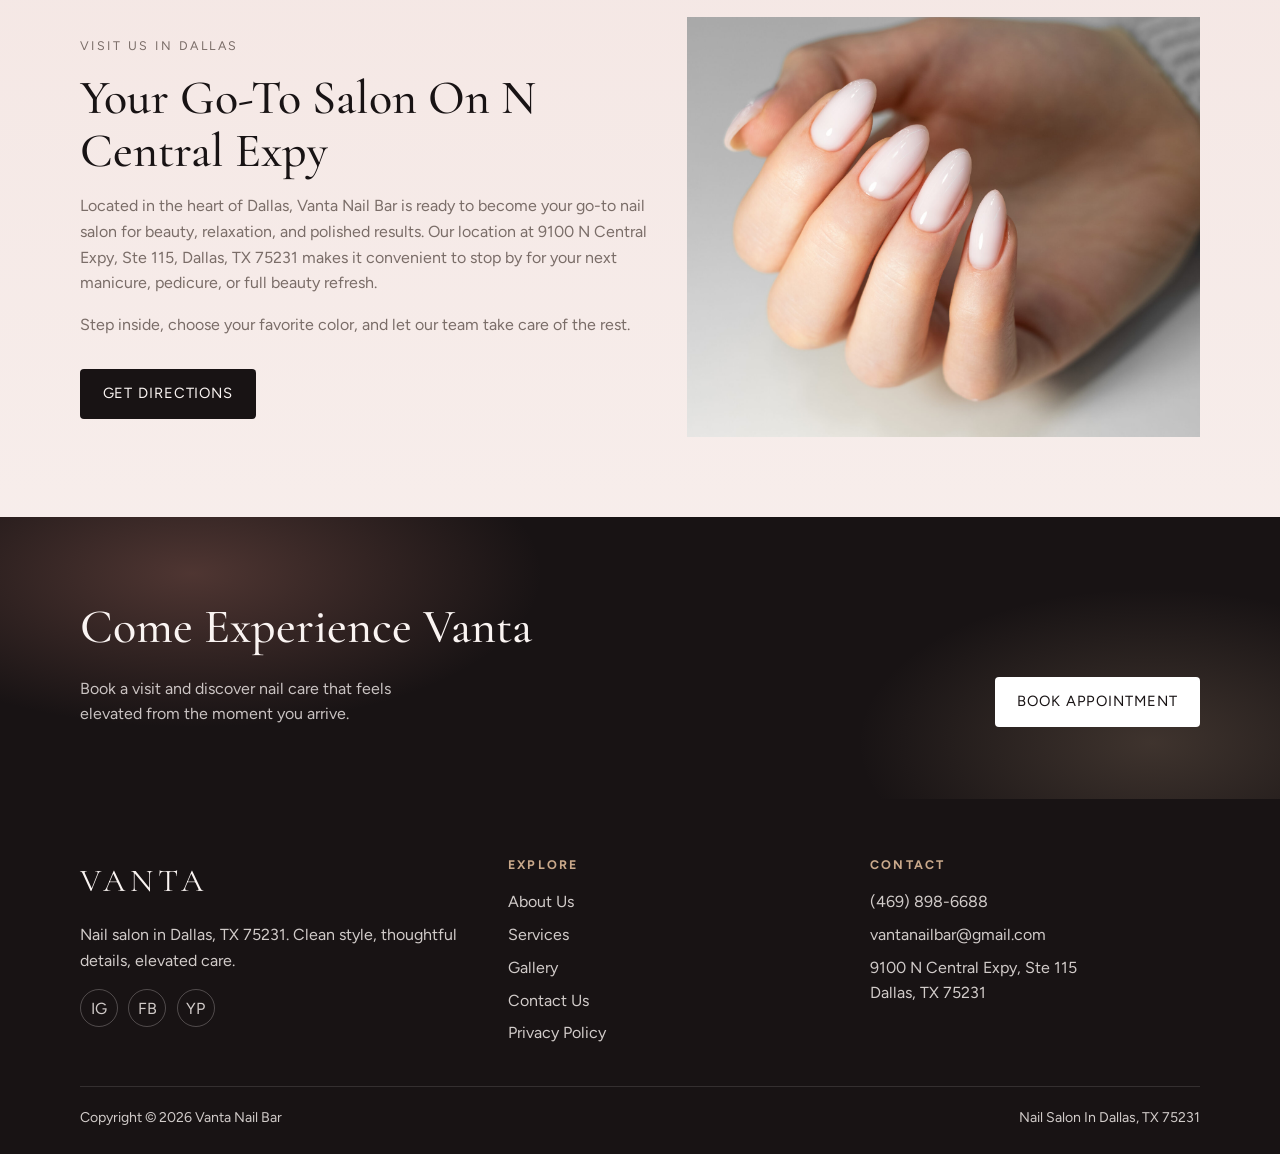
==== commit 1851c4e1: "Fix desktop navigation disappearing from the header Stop relocating the nav to the document body on " ====
--- a/vanta-nail-bar/about.html
+++ b/vanta-nail-bar/about.html
@@ -24,10 +24,10 @@
       </button>
       <nav class="nav" aria-label="Primary">
         <a class="nav-link" href="index.html">Home</a>
-        <a class="nav-link is-active" href="about.html">About</a>
+        <a class="nav-link is-active" href="about.html">About Us</a>
         <a class="nav-link" href="services.html">Services</a>
         <a class="nav-link" href="gallery.html">Gallery</a>
-        <a class="nav-link" href="contact.html">Contact</a>
+        <a class="nav-link" href="contact.html">Contact Us</a>
         <a class="btn btn-book" href="https://lk.macmarketing.us/VantaNailBar-Booking" target="_blank" rel="noopener">Book Now</a>
       </nav>
     </div>
@@ -133,10 +133,10 @@
         <div>
           <h3>Explore</h3>
           <ul class="footer-links">
-            <li><a href="about.html">About</a></li>
+            <li><a href="about.html">About Us</a></li>
             <li><a href="services.html">Services</a></li>
             <li><a href="gallery.html">Gallery</a></li>
-            <li><a href="contact.html">Contact</a></li>
+            <li><a href="contact.html">Contact Us</a></li>
             <li><a href="privacy.html">Privacy Policy</a></li>
           </ul>
         </div>
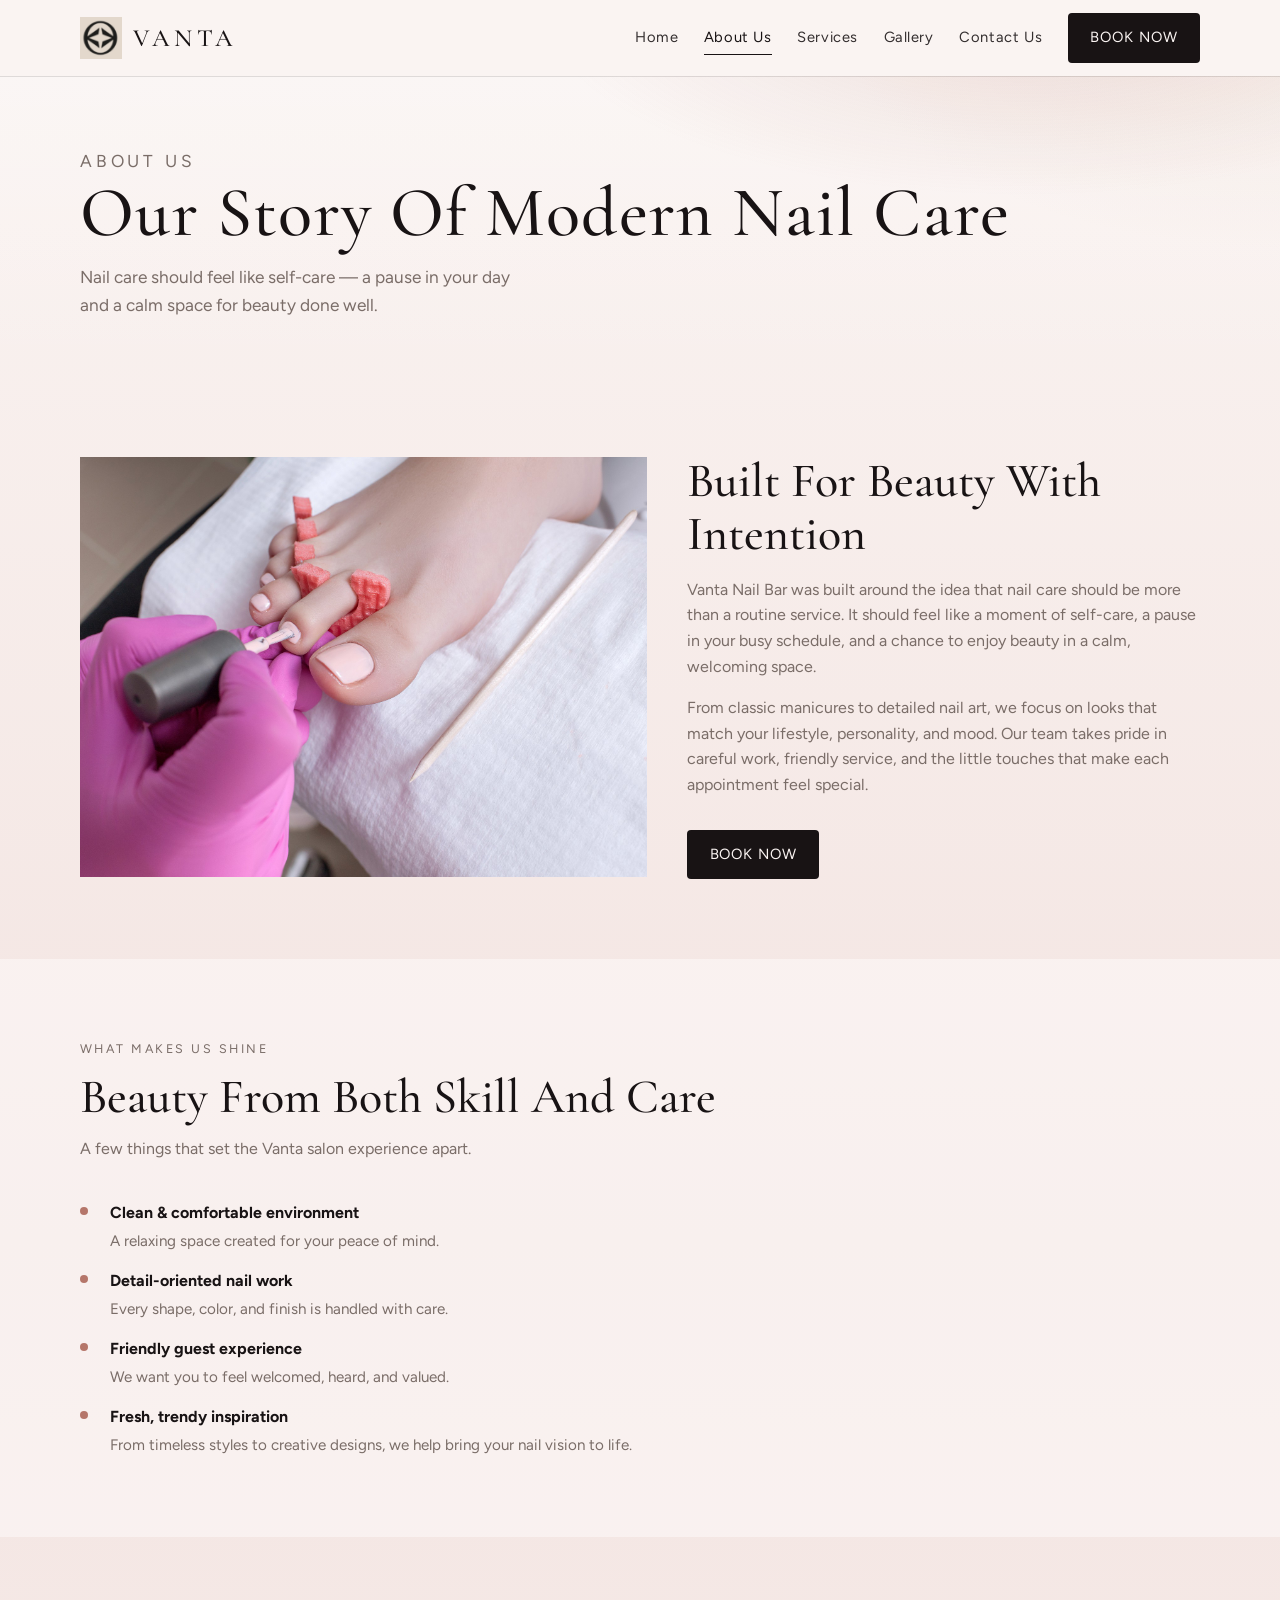
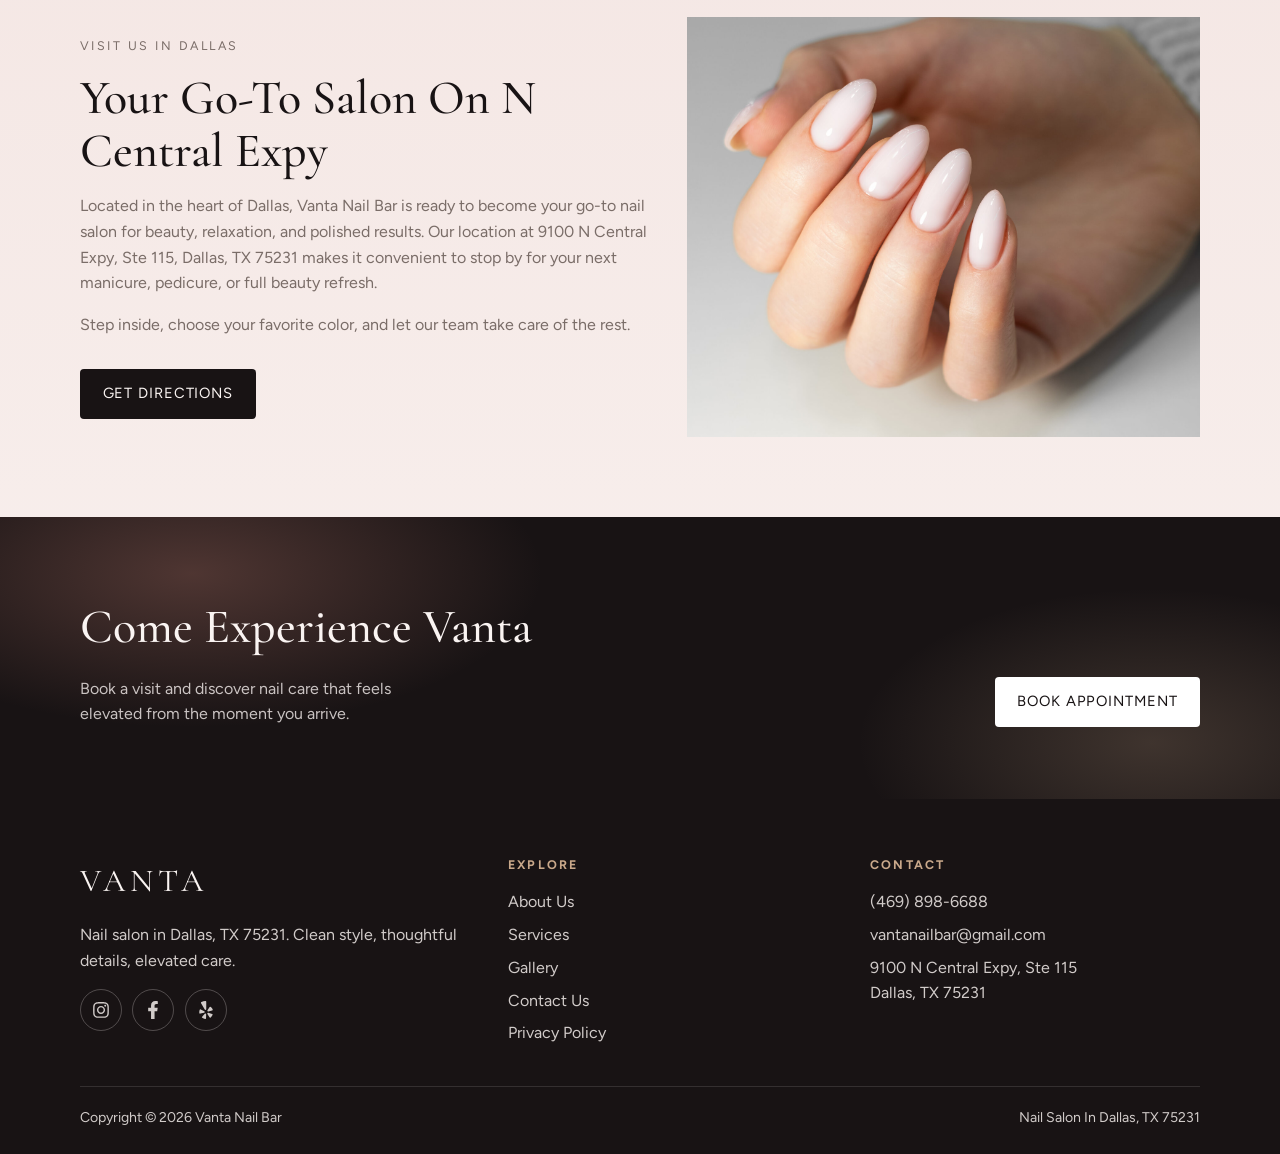
==== commit 872ebade: "Replace footer social initials with Instagram, Facebook, and Yelp icons Use recognizable brand SVG i" ====
--- a/vanta-nail-bar/about.html
+++ b/vanta-nail-bar/about.html
@@ -125,9 +125,9 @@
           <p class="footer-brand">Vanta</p>
           <p>Nail salon in Dallas, TX 75231. Clean style, thoughtful details, elevated care.</p>
           <div class="socials">
-            <a href="https://www.instagram.com/vantanailbar" target="_blank" rel="noopener noreferrer" aria-label="Instagram">IG</a>
-            <a href="https://www.facebook.com/profile.php?id=61589233480053" target="_blank" rel="noopener noreferrer" aria-label="Facebook">FB</a>
-            <a href="https://www.yelp.com/biz/vanta-nail-bar-dallas" target="_blank" rel="noopener noreferrer" aria-label="Yelp">YP</a>
+            <a href="https://www.instagram.com/vantanailbar" target="_blank" rel="noopener noreferrer" aria-label="Instagram"><svg viewBox="0 0 448 512" aria-hidden="true" focusable="false"><path fill="currentColor" d="M224.1 141c-63.6 0-114.9 51.3-114.9 114.9s51.3 114.9 114.9 114.9S339 319.5 339 255.9 287.7 141 224.1 141zm0 189.6c-41.1 0-74.7-33.5-74.7-74.7s33.5-74.7 74.7-74.7 74.7 33.5 74.7 74.7-33.6 74.7-74.7 74.7zm146.4-194.3c0 14.9-12 26.8-26.8 26.8-14.9 0-26.8-12-26.8-26.8s12-26.8 26.8-26.8 26.8 12 26.8 26.8zm76.1 27.2c-1.7-35.9-9.9-67.7-36.2-93.9-26.2-26.2-58-34.4-93.9-36.2-37-2.1-147.9-2.1-184.9 0-35.8 1.7-67.6 9.9-93.9 36.1s-34.4 58-36.2 93.9c-2.1 37-2.1 147.9 0 184.9 1.7 35.9 9.9 67.7 36.2 93.9s58 34.4 93.9 36.2c37 2.1 147.9 2.1 184.9 0 35.9-1.7 67.7-9.9 93.9-36.2 26.2-26.2 34.4-58 36.2-93.9 2.1-37 2.1-147.8 0-184.8zM398.8 388c-7.8 19.6-22.9 34.7-42.6 42.6-29.5 11.7-99.5 9-132.1 9s-102.7 2.6-132.1-9c-19.6-7.8-34.7-22.9-42.6-42.6-11.7-29.5-9-99.5-9-132.1s-2.6-102.7 9-132.1c7.8-19.6 22.9-34.7 42.6-42.6 29.5-11.7 99.5-9 132.1-9s102.7-2.6 132.1 9c19.6 7.8 34.7 22.9 42.6 42.6 11.7 29.5 9 99.5 9 132.1s2.7 102.7-9 132.1z"/></svg></a>
+            <a href="https://www.facebook.com/profile.php?id=61589233480053" target="_blank" rel="noopener noreferrer" aria-label="Facebook"><svg viewBox="0 0 320 512" aria-hidden="true" focusable="false"><path fill="currentColor" d="M279.14 288l14.22-92.66h-88.91v-60.13c0-25.35 12.42-50.06 52.24-50.06h40.42V6.26S260.43 0 225.36 0c-73.22 0-121.08 44.38-121.08 124.72v70.62H22.89V288h81.39v224h100.17V288z"/></svg></a>
+            <a href="https://www.yelp.com/biz/vanta-nail-bar-dallas" target="_blank" rel="noopener noreferrer" aria-label="Yelp"><svg viewBox="0 0 384 512" aria-hidden="true" focusable="false"><path fill="currentColor" d="M42.9 240.32l99.62 48.61c19.2 9.4 16.2 37.51-4.5 42.71L30.5 358.45a22.79 22.79 0 0 1-28.21-19.6 197.16 197.16 0 0 1 9-85.32 22.8 22.8 0 0 1 31.61-13.21zm44 239.25a199.45 199.45 0 0 0 79.42 32.11A22.78 22.78 0 0 0 192.94 490l3.9-110.82c.7-21.3-25.5-31.91-39.81-16.1l-74.21 82.4a22.82 22.82 0 0 0 4.09 34.09zm145.34-109.92l58.81 94a22.93 22.93 0 0 0 34 5.5 198.36 198.36 0 0 0 52.71-67.61A23 23 0 0 0 364.17 370l-105.42-34.26c-20.31-6.5-37.81 15.8-26.51 33.91zm148.33-132.23a197.44 197.44 0 0 0-50.41-69.31 22.85 22.85 0 0 0-34 4.4l-62 91.92c-11.9 17.7 4.7 40.61 25.2 34.71L366 268.63a23 23 0 0 0 14.61-31.21zM62.11 30.18a22.86 22.86 0 0 0-9.9 32l104.12 180.44c11.7 20.2 42.61 11.9 42.61-11.4V22.88a22.67 22.67 0 0 0-24.5-22.8 320.37 320.37 0 0 0-112.33 30.1z"/></svg></a>
           </div>
         </div>
         <div>
--- a/vanta-nail-bar/assets/css/styles.css
+++ b/vanta-nail-bar/assets/css/styles.css
@@ -985,18 +985,26 @@
 }
 
 .socials a {
-  width: 38px;
-  height: 38px;
+  width: 42px;
+  height: 42px;
   border: 1px solid rgba(250, 244, 242, 0.25);
   display: grid;
   place-items: center;
   border-radius: 50%;
-  transition: background 0.2s ease, border-color 0.2s ease;
+  transition: background 0.2s ease, border-color 0.2s ease, color 0.2s ease;
+  color: inherit;
+}
+
+.socials a svg {
+  width: 18px;
+  height: 18px;
+  display: block;
 }
 
 .socials a:hover {
   background: rgba(250, 244, 242, 0.1);
   border-color: rgba(250, 244, 242, 0.5);
+  color: var(--pearl);
 }
 
 .socials-ink a {
@@ -1007,6 +1015,7 @@
 .socials-ink a:hover {
   background: rgba(24, 19, 20, 0.05);
   border-color: var(--ink);
+  color: var(--ink);
 }
 
 .cta-band .btn-ghost {
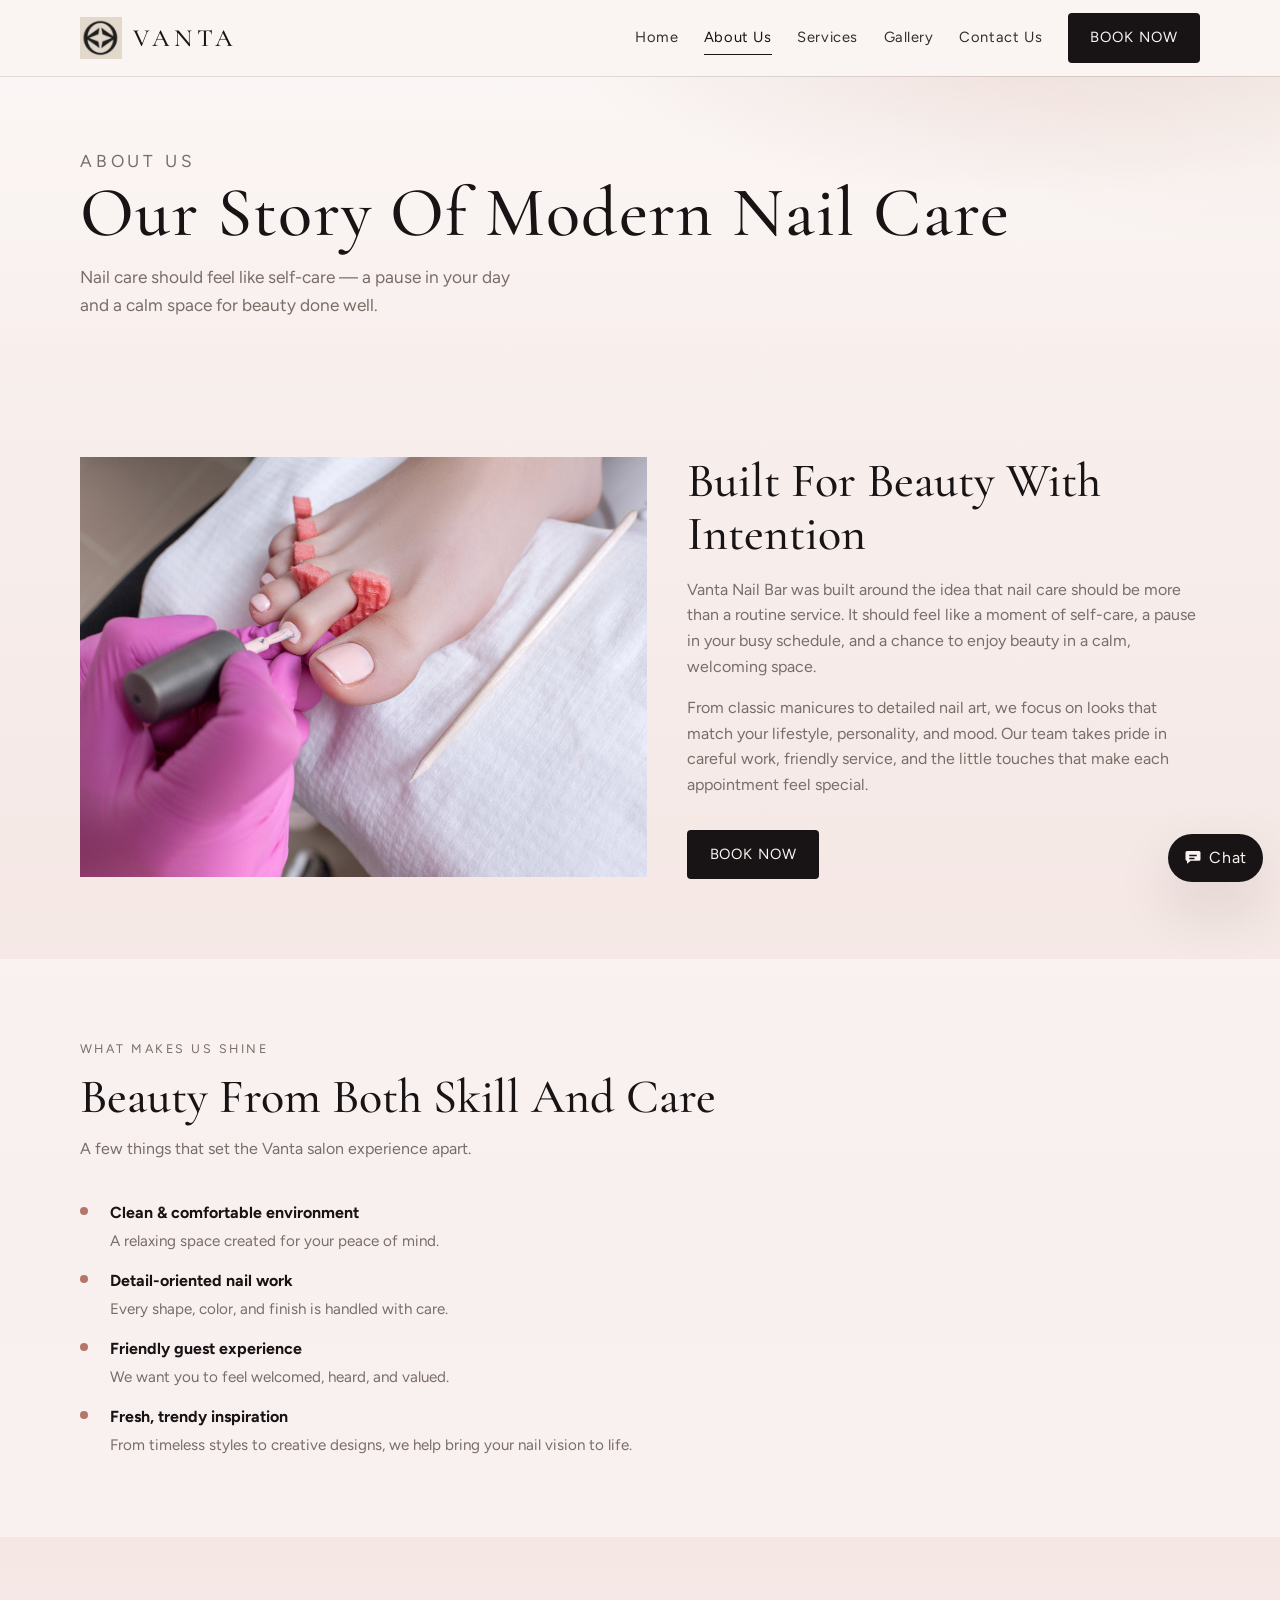
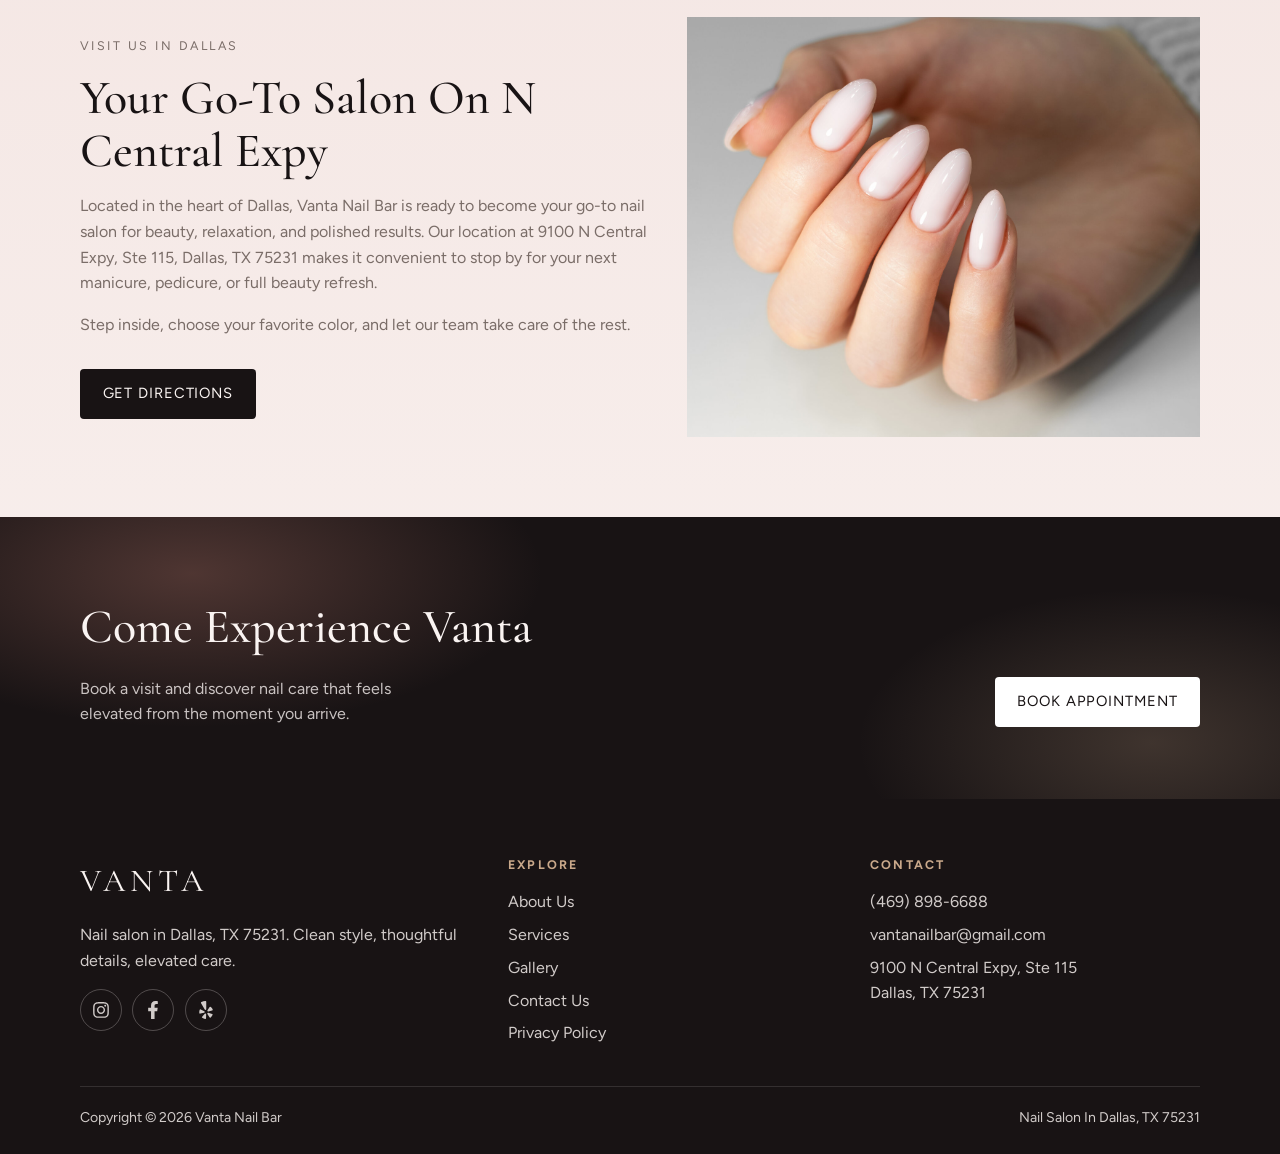
==== commit 96c6ab4e: "Add site-knowledge chat assistant to every page Introduce a floating Vanta Assistant chat box that a" ====
--- a/vanta-nail-bar/about.html
+++ b/vanta-nail-bar/about.html
@@ -158,5 +158,6 @@
 
   <a class="mobile-book btn btn-primary" href="https://lk.macmarketing.us/VantaNailBar-Booking" target="_blank" rel="noopener">Book Now</a>
   <script src="assets/js/main.js"></script>
+  <script src="assets/js/chatbot.js"></script>
 </body>
 </html>
--- a/vanta-nail-bar/assets/css/styles.css
+++ b/vanta-nail-bar/assets/css/styles.css
@@ -1189,3 +1189,187 @@
     grid-template-columns: 1fr;
   }
 }
+
+/* Chatbot */
+.vanta-chat {
+  position: fixed;
+  right: 1.1rem;
+  bottom: 1.1rem;
+  z-index: 140;
+  font-family: var(--font-body);
+}
+
+.vanta-chat-toggle {
+  display: inline-flex;
+  align-items: center;
+  gap: 0.45rem;
+  min-height: 48px;
+  padding: 0.7rem 1rem;
+  border: 0;
+  border-radius: 999px;
+  background: var(--ink);
+  color: var(--pearl);
+  cursor: pointer;
+  box-shadow: var(--shadow);
+  letter-spacing: 0.04em;
+}
+
+.vanta-chat-toggle-icon {
+  font-size: 1.05rem;
+  line-height: 1;
+}
+
+.vanta-chat-panel {
+  position: absolute;
+  right: 0;
+  bottom: calc(100% + 0.75rem);
+  width: min(92vw, 380px);
+  height: min(72vh, 560px);
+  display: flex;
+  flex-direction: column;
+  background: #faf4f2;
+  color: var(--ink);
+  border: 1px solid var(--line);
+  box-shadow: var(--shadow);
+  overflow: hidden;
+}
+
+.vanta-chat-panel[hidden] {
+  display: none !important;
+}
+
+.vanta-chat-header {
+  display: flex;
+  justify-content: space-between;
+  gap: 1rem;
+  align-items: start;
+  padding: 1rem 1rem 0.85rem;
+  background: var(--ink);
+  color: var(--pearl);
+}
+
+.vanta-chat-kicker {
+  margin: 0 0 0.2rem;
+  font-size: 0.72rem;
+  letter-spacing: 0.16em;
+  text-transform: uppercase;
+  color: var(--champagne);
+}
+
+.vanta-chat-header h2 {
+  margin: 0;
+  font-family: var(--font-display);
+  font-size: 1.45rem;
+  font-weight: 500;
+  letter-spacing: 0.02em;
+  text-transform: capitalize;
+}
+
+.vanta-chat-close {
+  border: 0;
+  background: transparent;
+  color: var(--pearl);
+  font-size: 1rem;
+  cursor: pointer;
+  line-height: 1;
+  padding: 0.2rem;
+}
+
+.vanta-chat-messages {
+  flex: 1;
+  overflow-y: auto;
+  padding: 1rem;
+  display: grid;
+  gap: 0.7rem;
+  align-content: start;
+  background:
+    radial-gradient(420px 180px at 100% 0%, rgba(181, 118, 106, 0.12), transparent 70%),
+    #faf4f2;
+}
+
+.vanta-chat-msg {
+  max-width: 92%;
+  padding: 0.75rem 0.85rem;
+  border-radius: 12px;
+  font-size: 0.94rem;
+  line-height: 1.45;
+  white-space: normal;
+}
+
+.vanta-chat-msg a {
+  color: var(--rose-deep);
+  text-decoration: underline;
+}
+
+.vanta-chat-msg.bot {
+  justify-self: start;
+  background: rgba(255, 255, 255, 0.92);
+  border: 1px solid var(--line);
+}
+
+.vanta-chat-msg.user {
+  justify-self: end;
+  background: var(--ink);
+  color: var(--pearl);
+}
+
+.vanta-chat-msg.is-thinking {
+  color: var(--stone);
+  font-style: italic;
+}
+
+.vanta-chat-suggestions {
+  display: flex;
+  flex-wrap: wrap;
+  gap: 0.4rem;
+  padding: 0 0.85rem 0.65rem;
+}
+
+.vanta-chat-suggestions button {
+  border: 1px solid var(--line);
+  background: #fff;
+  color: var(--ink);
+  border-radius: 999px;
+  min-height: 32px;
+  padding: 0.25rem 0.7rem;
+  font-size: 0.8rem;
+  cursor: pointer;
+}
+
+.vanta-chat-suggestions button:hover {
+  border-color: var(--ink);
+}
+
+.vanta-chat-form {
+  display: grid;
+  grid-template-columns: 1fr auto;
+  gap: 0.45rem;
+  padding: 0.75rem;
+  border-top: 1px solid var(--line);
+  background: rgba(255, 255, 255, 0.8);
+}
+
+.vanta-chat-form input {
+  border: 1px solid var(--line);
+  border-radius: var(--radius);
+  padding: 0.7rem 0.8rem;
+  background: #fff;
+  color: var(--ink);
+}
+
+.vanta-chat-send {
+  border: 0;
+  background: var(--ink);
+  color: var(--pearl);
+  border-radius: var(--radius);
+  padding: 0 0.95rem;
+  cursor: pointer;
+  letter-spacing: 0.04em;
+}
+
+@media (max-width: 820px) {
+  .vanta-chat {
+    right: 1rem;
+    bottom: 5.4rem;
+  }
+}
